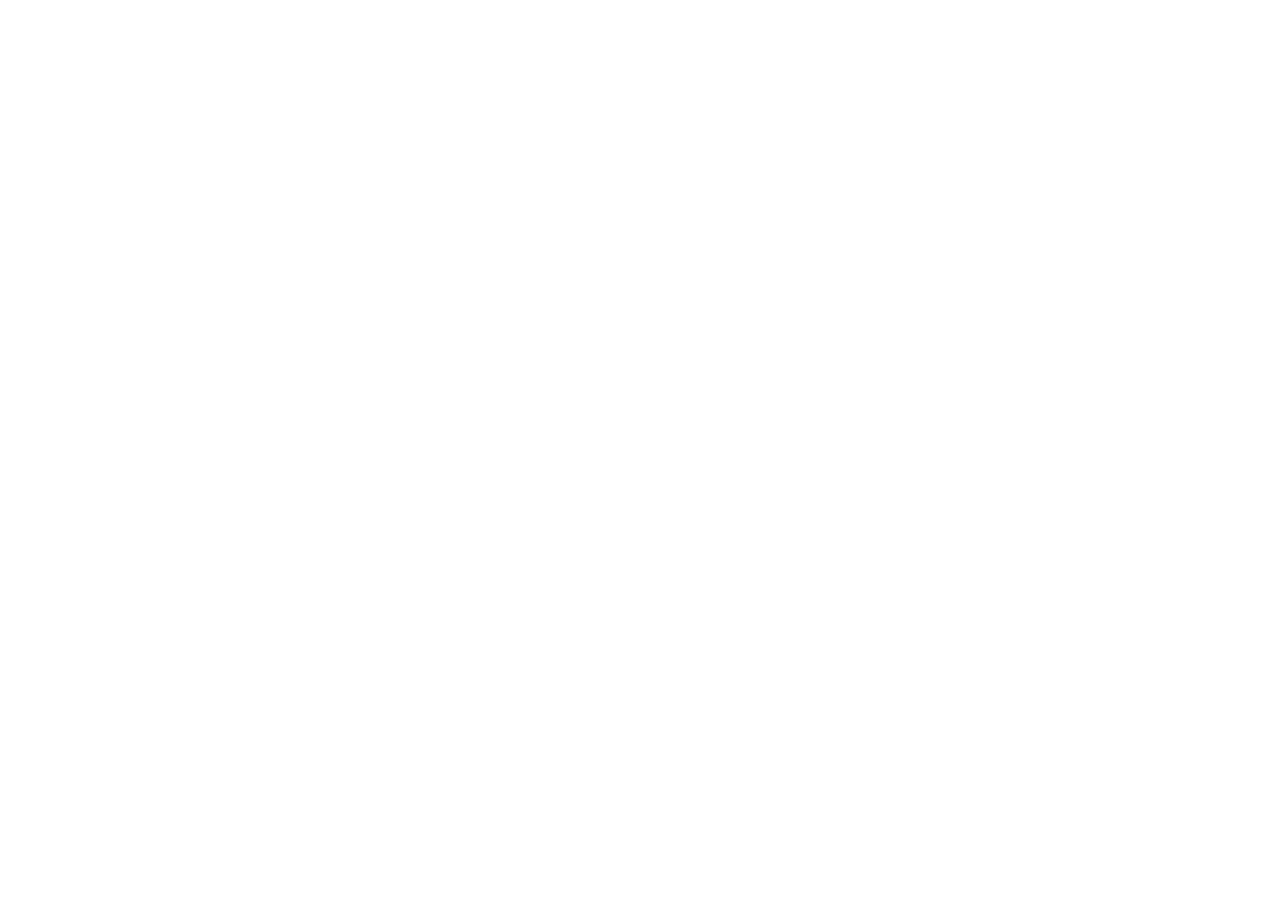
==== awesome-animated-clock/index.html @ d2108b75 "set animated awesome clock" ====
<!DOCTYPE html>
<html lang="en">

<head>
  <meta charset="UTF-8">
  <meta http-equiv="X-UA-Compatible" content="IE=edge">
  <meta name="viewport" content="width=device-width, initial-scale=1.0">
  <link rel="stylesheet" href="./style.css" />
  <link rel="stylesheet" href="https://cdnjs.cloudflare.com/ajax/libs/font-awesome/6.4.0/css/all.min.css"
    integrity="sha512-iecdLmaskl7CVkqkXNQ/ZH/XLlvWZOJyj7Yy7tcenmpD1ypASozpmT/E0iPtmFIB46ZmdtAc9eNBvH0H/ZpiBw=="
    crossorigin="anonymous" referrerpolicy="no-referrer" />
  <title></title>
</head>

<body>
  <script>
  </script>
</body>

</html>
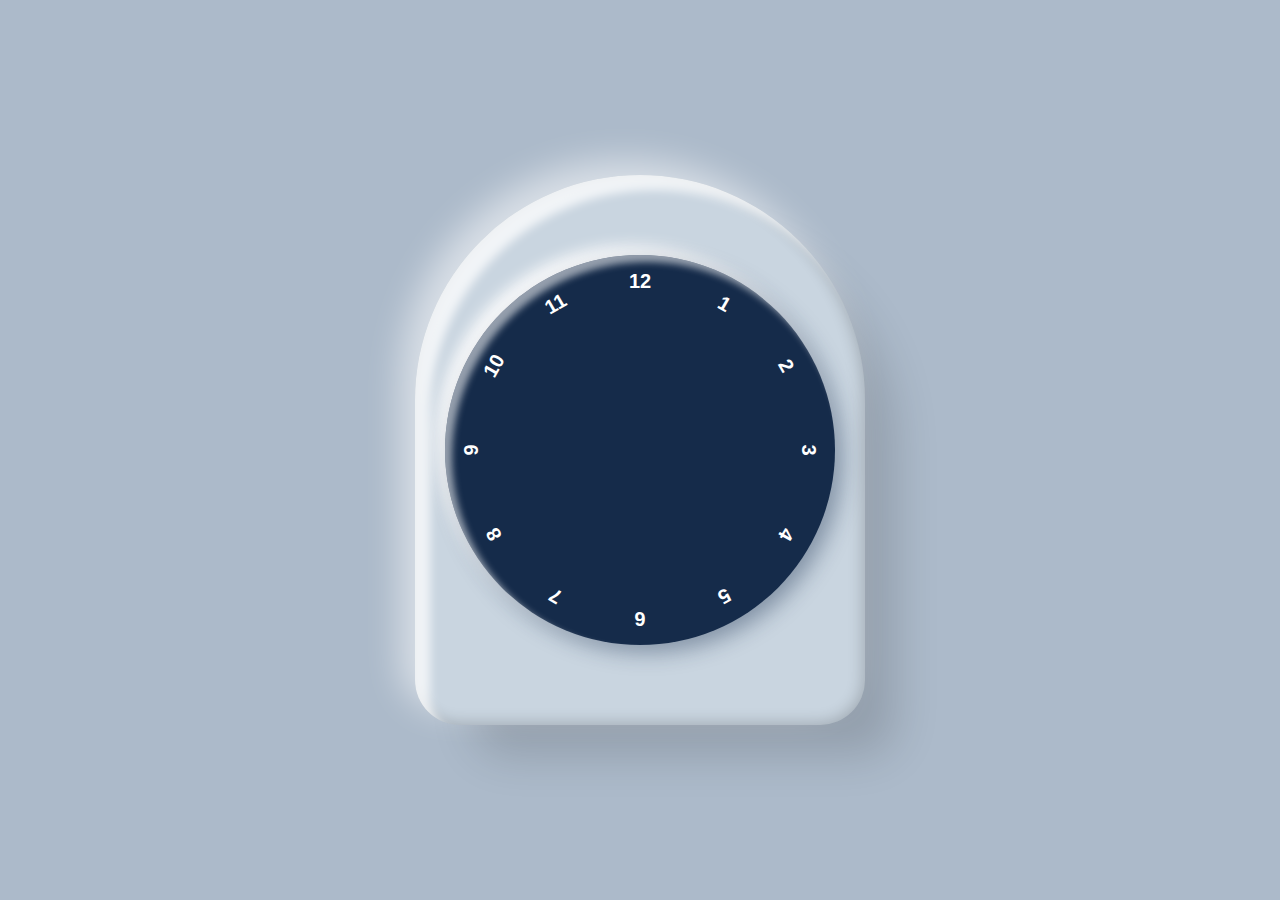
==== commit 0c3fe906: "just markup watch" ====
--- a/awesome-animated-clock/index.html
+++ b/awesome-animated-clock/index.html
@@ -13,6 +13,29 @@
 </head>
 
 <body>
+  <div class="clock">
+    <div class="numbers">
+      <div class="circle" id="sec" style="--clr: #04fc43;"></div>
+      <div class="circle" id="min" style="--clr: #fee800;"></div>
+      <div class="circle" id="hrs" style="--clr: #ff2972;"></div>
+      <span style="--i:0;">
+        <b>12</b>
+      </span>
+
+      <span style="--i:1;"><b>1</b></span>
+      <span style="--i:2;"><b>2</b></span>
+      <span style="--i:3;"><b>3</b></span>
+      <span style="--i:4;"><b>4</b></span>
+      <span style="--i:5;"><b>5</b></span>
+      <span style="--i:6;"><b>6</b></span>
+      <span style="--i:7;"><b>7</b></span>
+      <span style="--i:8;"><b>8</b></span>
+      <span style="--i:9;"><b>9</b></span>
+      <span style="--i:10;"><b>10</b></span>
+      <span style="--i:11;"><b>11</b></span>
+      </span>
+    </div>
+  </div>
   <script>
   </script>
 </body>
--- a/awesome-animated-clock/style.css
+++ b/awesome-animated-clock/style.css
@@ -0,0 +1,58 @@
+* {
+  margin: 0;
+  padding: 0;
+  box-sizing: border-box;
+  font-family: "Poppins", sans-serif;
+}
+
+body {
+  display: flex;
+  justify-content: center;
+  align-items: center;
+  min-height: 100vh;
+  background: #acbaca;
+}
+
+.clock {
+  position: relative;
+  width: 450px;
+  height: 550px;
+  display: flex;
+  justify-content: center;
+  align-items: center;
+
+  background: #c9d5e0;
+  border-radius: 50px;
+  border-top-left-radius: 250px;
+  border-top-right-radius: 250px;
+
+  box-shadow: 45px 45px 45px -15px rgba(0, 0, 0, 0.15),
+    inset 15px 15px 10px rgba(255, 255, 255, 0.75),
+    -15px -15px 35px rgba(255, 255, 255, 0.55),
+    inset -2px -2px 15px rgba(0, 0, 0, 0.2);
+}
+
+.numbers {
+  position: absolute;
+  width: 390px;
+  height: 390px;
+  background: #152b4a;
+  border-radius: 50%;
+
+  display: flex;
+  justify-content: center;
+  align-items: center;
+
+  box-shadow: 7px 7px 22px #152b4a66,
+    inset 7px 7px 7px rgba(255, 255, 255, 0.55),
+    -9px -9px 15px rgba(255, 255, 255, 1);
+}
+
+.numbers span {
+  position: absolute;
+  inset: 15px;
+  text-align: center;
+  color: #fff;
+  font-size: 1.25em;
+  transform: rotate(calc(30deg * var(--i)));
+}
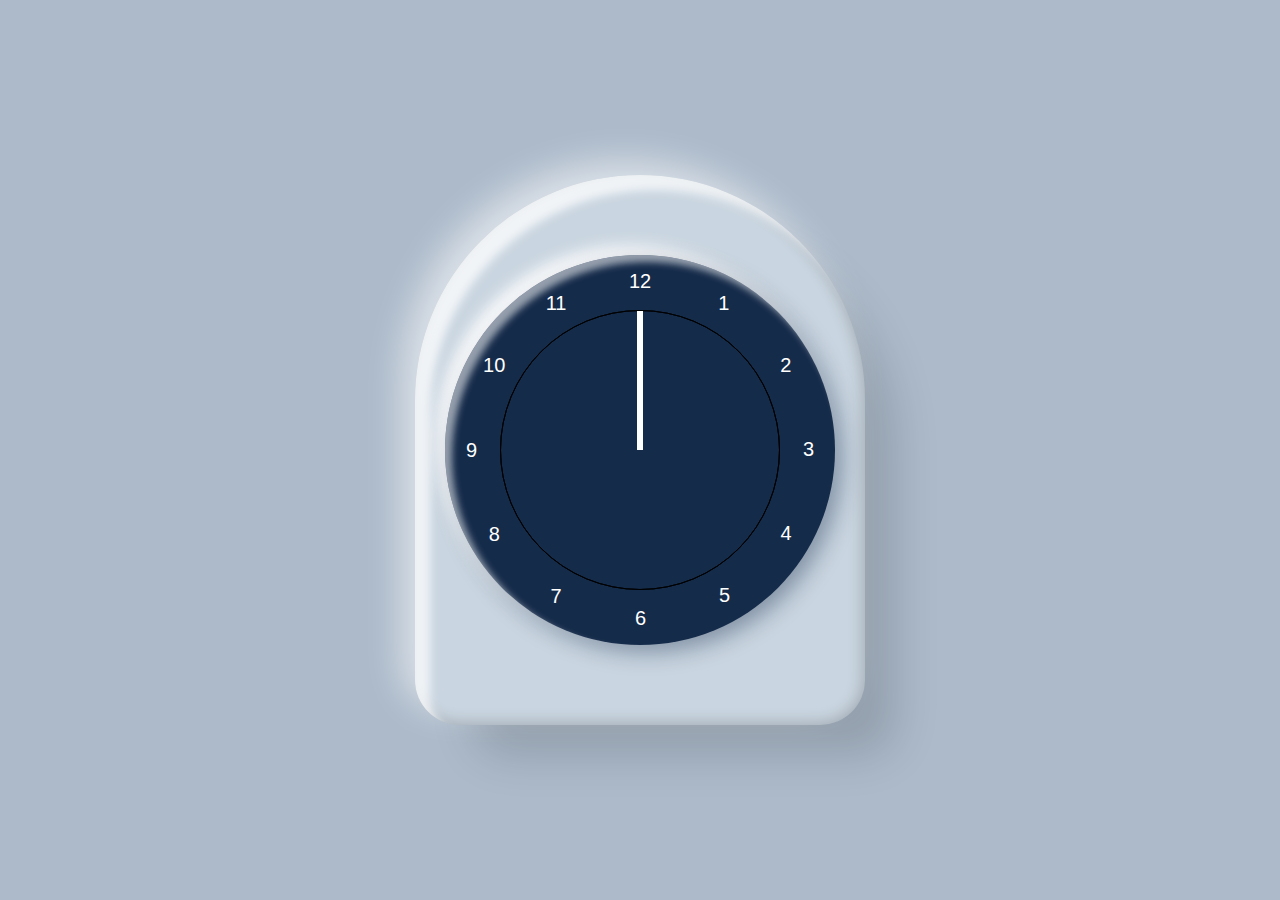
==== commit 53064010: "분침만들기" ====
--- a/awesome-animated-clock/index.html
+++ b/awesome-animated-clock/index.html
@@ -15,9 +15,9 @@
 <body>
   <div class="clock">
     <div class="numbers">
-      <div class="circle" id="sec" style="--clr: #04fc43;"></div>
-      <div class="circle" id="min" style="--clr: #fee800;"></div>
-      <div class="circle" id="hrs" style="--clr: #ff2972;"></div>
+      <div class="circle" id="sec" style="--clr: #04fc43;"><i></i></div>
+      <div class="circle" id="min" style="--clr: #fee800;"><i></i></div>
+      <div class="circle" id="hrs" style="--clr: #ff2972;"><i></i></div>
       <span style="--i:0;">
         <b>12</b>
       </span>
--- a/awesome-animated-clock/style.css
+++ b/awesome-animated-clock/style.css
@@ -56,3 +56,29 @@
   font-size: 1.25em;
   transform: rotate(calc(30deg * var(--i)));
 }
+
+.numbers span b {
+  font-weight: 400;
+  display: inline-block;
+  transform: rotate(calc(-30deg * var(--i)));
+}
+
+.numbers .circle {
+  position: absolute;
+  width: 280px;
+  height: 280px;
+  border: 1px solid rgba(0, 0, 0, 0.75);
+  border-radius: 50%;
+
+  display: flex;
+  justify-content: center;
+  align-items: flex-start;
+  z-index: 10;
+}
+
+.numbers .circle i {
+  position: absolute;
+  width: 6px;
+  height: 50%;
+  background: #fff;
+}
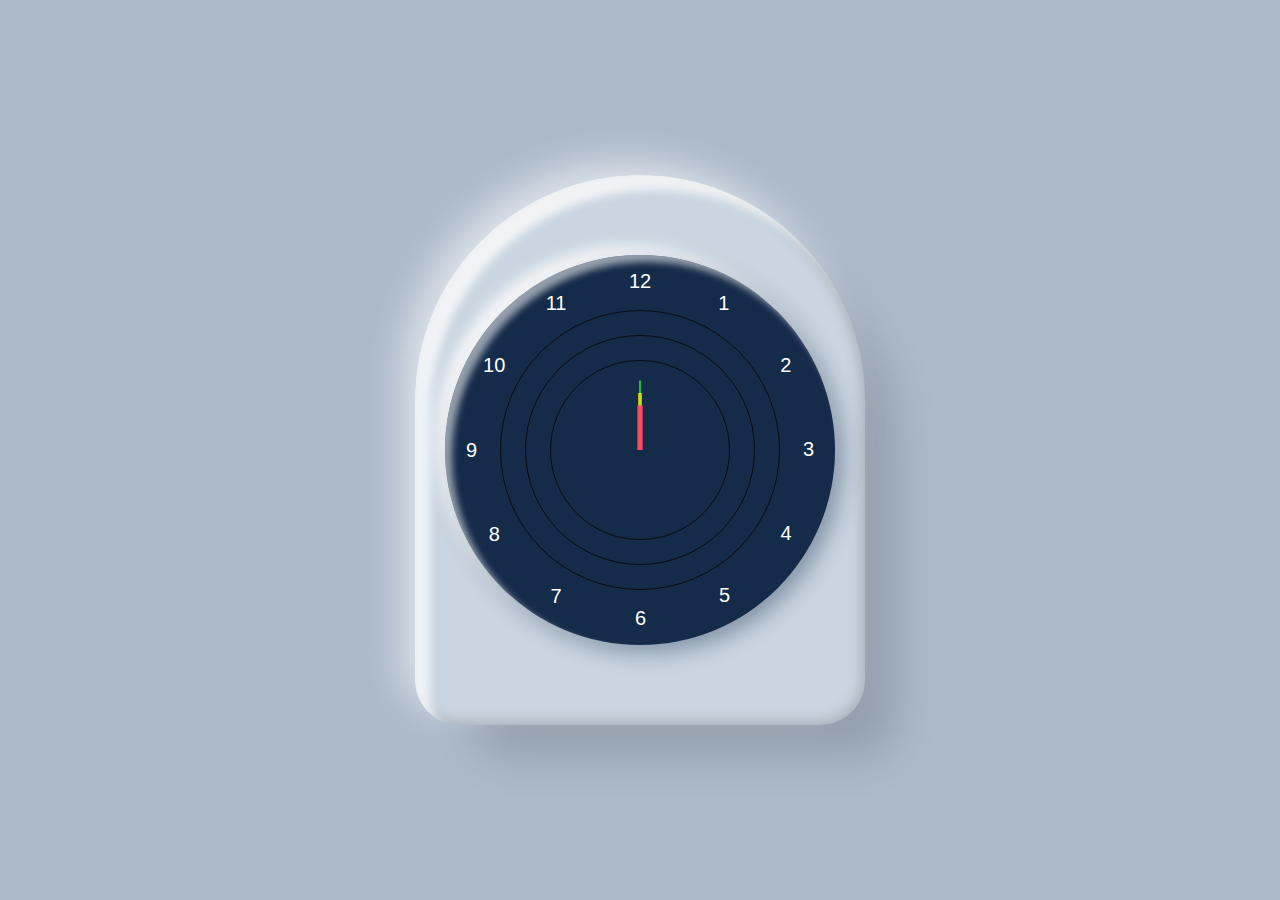
==== commit b8302251: "시침,분침,초침 컬러 및 width 지정" ====
--- a/awesome-animated-clock/index.html
+++ b/awesome-animated-clock/index.html
@@ -9,7 +9,7 @@
   <link rel="stylesheet" href="https://cdnjs.cloudflare.com/ajax/libs/font-awesome/6.4.0/css/all.min.css"
     integrity="sha512-iecdLmaskl7CVkqkXNQ/ZH/XLlvWZOJyj7Yy7tcenmpD1ypASozpmT/E0iPtmFIB46ZmdtAc9eNBvH0H/ZpiBw=="
     crossorigin="anonymous" referrerpolicy="no-referrer" />
-  <title></title>
+  <title>시계 만들기 from online tutorials</title>
 </head>
 
 <body>
--- a/awesome-animated-clock/style.css
+++ b/awesome-animated-clock/style.css
@@ -80,5 +80,26 @@
   position: absolute;
   width: 6px;
   height: 50%;
-  background: #fff;
+  background: var(--clr);
+  opacity: 0.75;
+  transform-origin: bottom;
+  transform: scaleY(0.5);
 }
+
+.numbers .circle#sec i {
+  width: 2px;
+}
+
+.numbers .circle#min i {
+  width: 4px;
+}
+
+.numbers .circle#min {
+  width: 230px;
+  height: 230px;
+}
+
+.numbers .circle#hrs {
+  width: 180px;
+  height: 180px;
+}
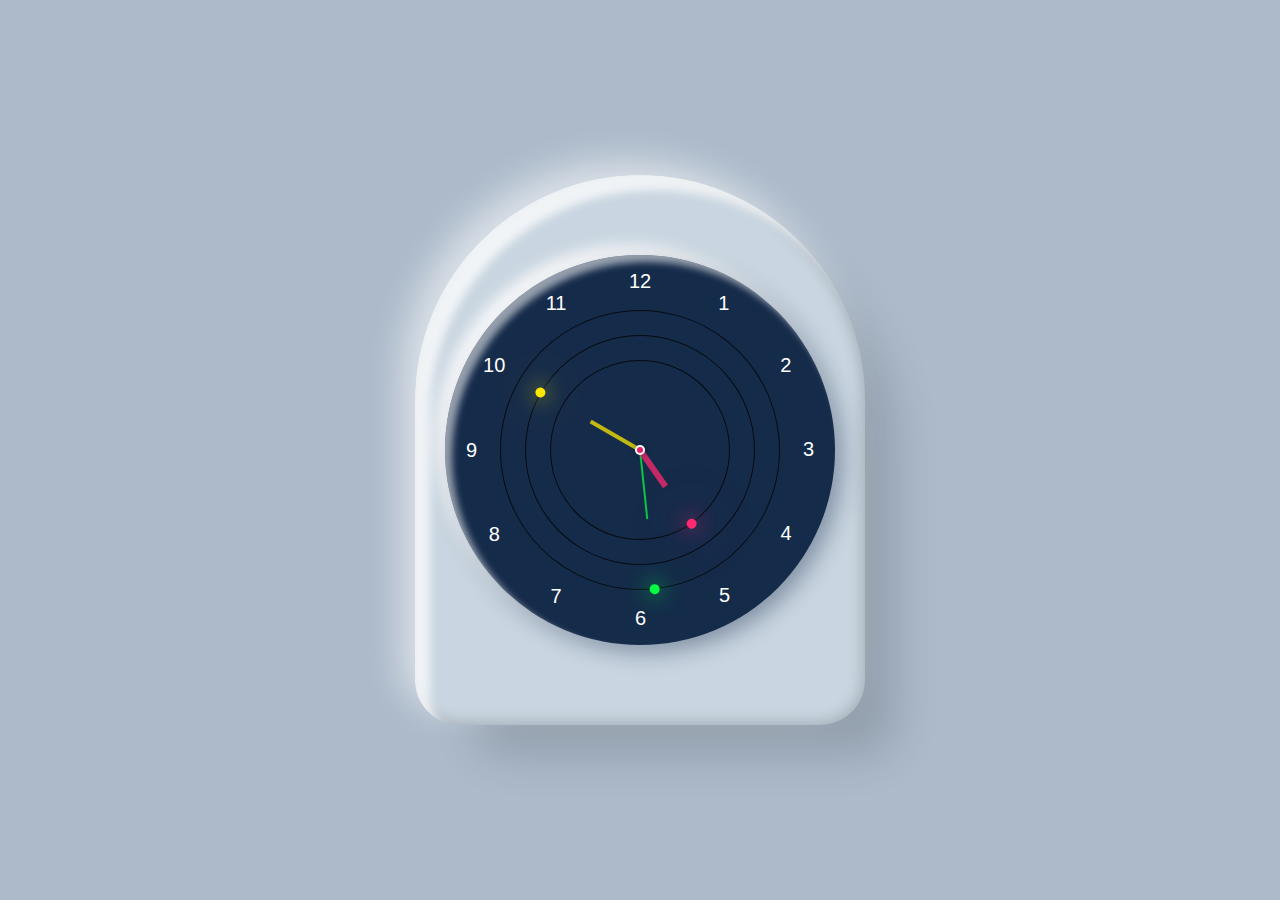
==== commit 511b58f7: "done analog clock" ====
--- a/awesome-animated-clock/index.html
+++ b/awesome-animated-clock/index.html
@@ -35,9 +35,25 @@
       <span style="--i:11;"><b>11</b></span>
       </span>
     </div>
-  </div>
-  <script>
-  </script>
+
+    <script>
+      let hr = document.querySelector("#hrs");
+      let mn = document.querySelector("#min");
+      let sc = document.querySelector("#sec");
+
+      setInterval(() => {
+        let day = new Date();
+        let hh = day.getHours() * 30;
+        let mm = day.getMinutes() * 6;
+        let ss = day.getSeconds() * 6;
+
+        hr.style.transform = `rotateZ(${hh + (mm / 12)}deg)`;; // 시침 세팅
+        mn.style.transform = `rotateZ(${mm}deg)`; // 분침
+        sc.style.transform = `rotateZ(${ss}deg)`; // 초침
+
+      })
+
+    </script>
 </body>
 
 </html>--- a/awesome-animated-clock/style.css
+++ b/awesome-animated-clock/style.css
@@ -47,7 +47,18 @@
     inset 7px 7px 7px rgba(255, 255, 255, 0.55),
     -9px -9px 15px rgba(255, 255, 255, 1);
 }
+.numbers::before {
+  content: "";
 
+  position: absolute;
+  width: 4px;
+  height: 4px;
+  border-radius: 50%;
+  background-color: #e91e63;
+  z-index: 10000;
+  box-shadow: 0 0 0 1px #e91e63, 0 0 0 3px #fff,
+    0 0 5px 5px rgba(09, 0, 0, 0.15);
+}
 .numbers span {
   position: absolute;
   inset: 15px;
@@ -103,3 +114,16 @@
   width: 180px;
   height: 180px;
 }
+
+.numbers .circle::before {
+  content: "";
+  position: absolute;
+  top: -6px;
+  left: 50%;
+  width: 10px;
+  height: 10px;
+  background: var(--clr);
+  border-radius: 50%;
+  transform: translateX(-50%);
+  box-shadow: 0 0 20px var(--clr), 0 0 60px var(--clr);
+}
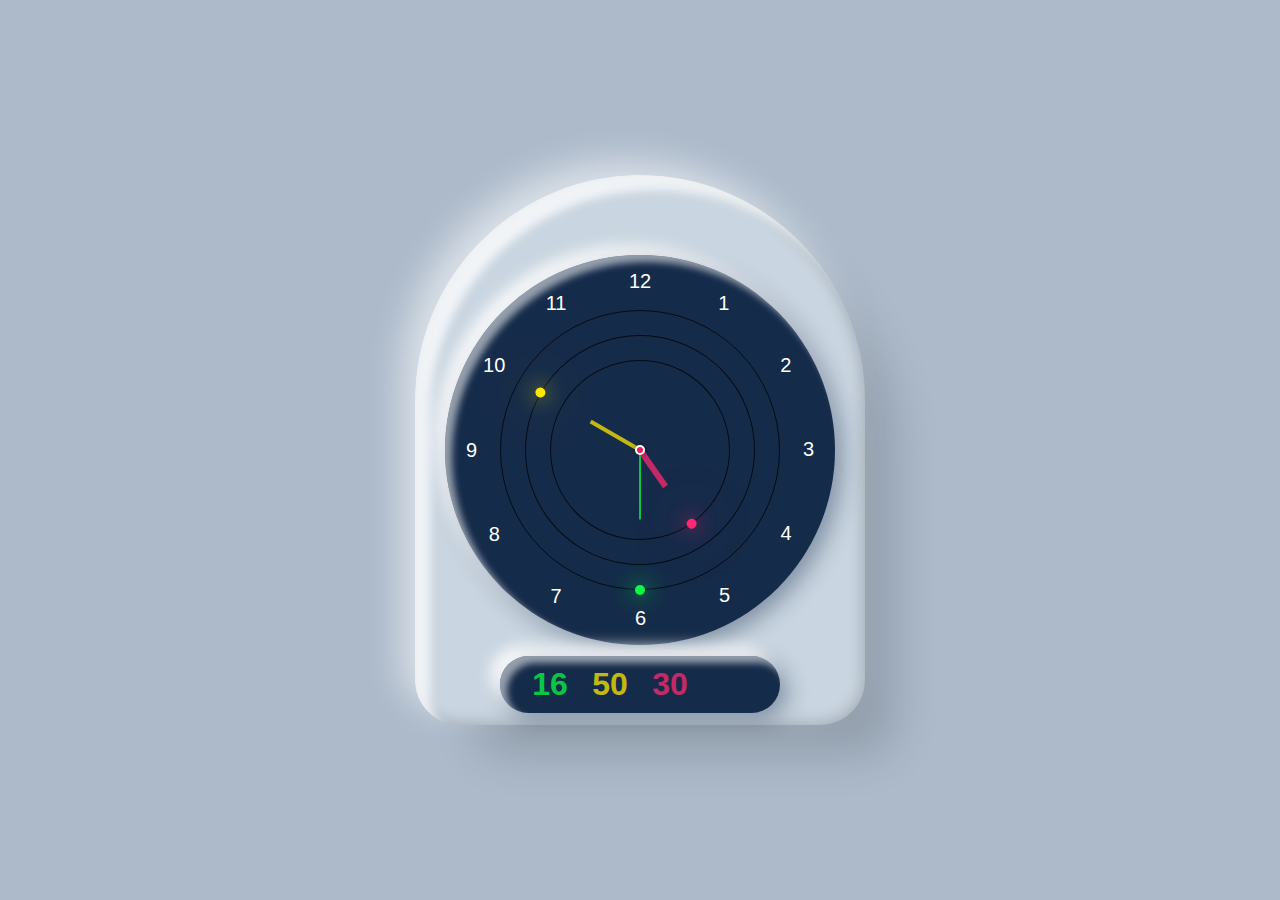
==== commit df190730: "add digital clock" ====
--- a/awesome-animated-clock/index.html
+++ b/awesome-animated-clock/index.html
@@ -36,24 +36,55 @@
       </span>
     </div>
 
-    <script>
-      let hr = document.querySelector("#hrs");
-      let mn = document.querySelector("#min");
-      let sc = document.querySelector("#sec");
+    <!-- digital clock -->
+    <div id="time">
+      <div id="hour" style="--clr:#04fc43">00</div>
+      <div id="minutes" style="--clr:#fee800">00</div>
+      <div id="seconds" style="--clr:#ff2972">00</div>
+      <div id="ampm" style="--clr:#fff"> </div>
+    </div>
+  </div>
+  <script>
+    let hr = document.querySelector("#hrs");
+    let mn = document.querySelector("#min");
+    let sc = document.querySelector("#sec");
 
-      setInterval(() => {
-        let day = new Date();
-        let hh = day.getHours() * 30;
-        let mm = day.getMinutes() * 6;
-        let ss = day.getSeconds() * 6;
+    setInterval(() => {
+      let day = new Date();
+      let hh = day.getHours() * 30;
+      let mm = day.getMinutes() * 6;
+      let ss = day.getSeconds() * 6;
 
-        hr.style.transform = `rotateZ(${hh + (mm / 12)}deg)`;; // 시침 세팅
-        mn.style.transform = `rotateZ(${mm}deg)`; // 분침
-        sc.style.transform = `rotateZ(${ss}deg)`; // 초침
+      hr.style.transform = `rotateZ(${hh + (mm / 12)}deg)`;; // 시침 세팅
+      mn.style.transform = `rotateZ(${mm}deg)`; // 분침
+      sc.style.transform = `rotateZ(${ss}deg)`; // 초침
 
-      })
+      // Digital Clock 
+      let hour = document.getElementById("hour");
+      let minutes = document.getElementById("minutes");
+      let seconds = document.getElementById("seconds");
+      let ampm = document.getElementById("ampm")
 
-    </script>
+      let h = new Date().getHours();
+      let m = new Date().getMinutes();
+      let s = new Date().getSeconds();
+
+      const am = h >= 12 ? 'PM' : 'AM';
+
+      h = (h < 10) ? "0" + h : h;
+      m = (m < 10) ? "0" + m : m;
+      s = (s < 10) ? "0" + s : s;
+
+      hour.innerHTML = h;
+      minutes.innerHTML = m;
+      seconds.innerHTML = s;
+      ampm.innterHTML = am;
+
+    })
+
+
+
+  </script>
 </body>
 
 </html>--- a/awesome-animated-clock/style.css
+++ b/awesome-animated-clock/style.css
@@ -127,3 +127,53 @@
   transform: translateX(-50%);
   box-shadow: 0 0 20px var(--clr), 0 0 60px var(--clr);
 }
+
+#time {
+  position: absolute;
+  bottom: 12px;
+  display: flex;
+  padding: 10px 20px;
+  font-size: 2em;
+  font-weight: 600;
+  border-radius: 40px;
+  background: #152b4a;
+
+  box-shadow: 7px 7px 22px #152b4a66,
+    inset 7px 7px 7px rgba(255, 255, 255, 0.55),
+    -9px -9px 15px rgba(255, 255, 255, 1);
+}
+
+#time div {
+  position: relative;
+  width: 60px;
+  text-align: center;
+  color: var(--clr);
+  opacity: 0.75;
+}
+
+#time div:last-child {
+  font-size: 0.5em;
+  display: flex;
+  justify-content: center;
+  align-items: center;
+  font-weight: 500;
+}
+
+#time div:nth-child(1)::after #time div:nth-child(2)::after {
+  content: "";
+  position: absolute;
+  right: 4px;
+}
+
+#time div:nth-child(2)::after {
+  animation: animate 1s steps(1) infinite;
+}
+
+@keyframes animate {
+  0% {
+    opacity: 1;
+  }
+  50% {
+    opacity: 0;
+  }
+}
